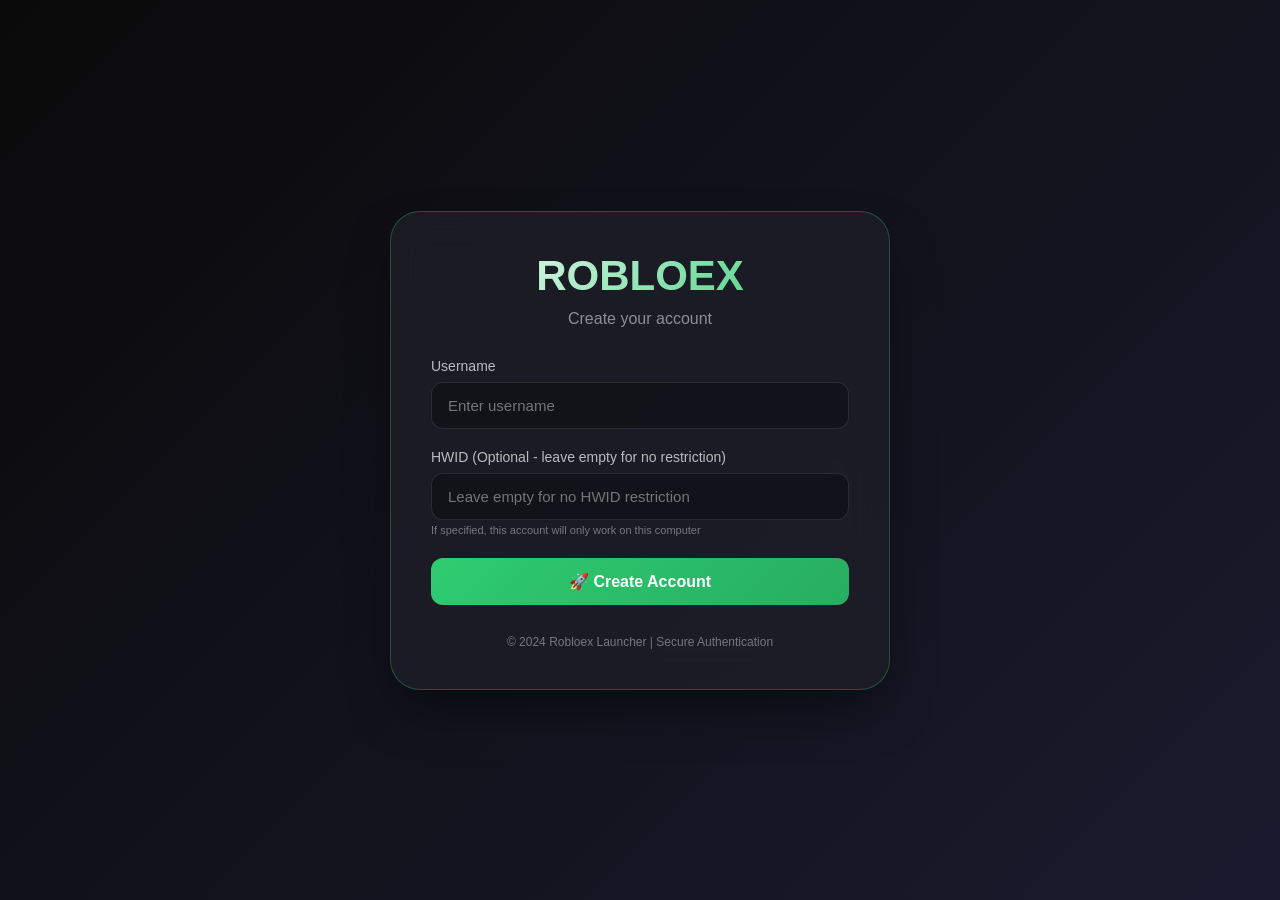
==== index.html @ d8c172d2 "Add registration page for Robloex" ====
<!DOCTYPE html>
<html lang="en">
<head>
    <meta charset="UTF-8">
    <meta name="viewport" content="width=device-width, initial-scale=1.0">
    <title>Robloex - Registration</title>
    <style>
        * {
            margin: 0;
            padding: 0;
            box-sizing: border-box;
        }

        body {
            font-family: -apple-system, BlinkMacSystemFont, 'Segoe UI', Roboto, 'Helvetica Neue', sans-serif;
            background: linear-gradient(135deg, #0a0a0a 0%, #1a1a2e 100%);
            min-height: 100vh;
            display: flex;
            justify-content: center;
            align-items: center;
            padding: 20px;
        }

        .glass-card {
            background: rgba(30, 30, 40, 0.8);
            backdrop-filter: blur(20px);
            border-radius: 30px;
            border: 1px solid rgba(46, 204, 113, 0.3);
            padding: 40px;
            width: 100%;
            max-width: 500px;
            box-shadow: 0 25px 50px -12px rgba(0, 0, 0, 0.5);
        }

        .logo {
            text-align: center;
            margin-bottom: 30px;
        }

        .logo h1 {
            font-size: 42px;
            font-weight: bold;
            background: linear-gradient(135deg, #fff, #2ecc71);
            -webkit-background-clip: text;
            background-clip: text;
            color: transparent;
        }

        .logo p {
            color: rgba(255, 255, 255, 0.5);
            margin-top: 10px;
        }

        .form-group {
            margin-bottom: 20px;
        }

        label {
            display: block;
            color: rgba(255, 255, 255, 0.7);
            margin-bottom: 8px;
            font-size: 14px;
            font-weight: 500;
        }

        input {
            width: 100%;
            padding: 14px 16px;
            background: rgba(0, 0, 0, 0.3);
            border: 1px solid rgba(255, 255, 255, 0.1);
            border-radius: 12px;
            color: white;
            font-size: 15px;
            transition: all 0.3s;
        }

        input:focus {
            outline: none;
            border-color: #2ecc71;
            background: rgba(0, 0, 0, 0.5);
        }

        button {
            width: 100%;
            padding: 14px;
            background: linear-gradient(135deg, #2ecc71, #27ae60);
            border: none;
            border-radius: 12px;
            color: white;
            font-size: 16px;
            font-weight: bold;
            cursor: pointer;
            transition: transform 0.2s, box-shadow 0.2s;
        }

        button:hover {
            transform: translateY(-2px);
            box-shadow: 0 10px 30px rgba(46, 204, 113, 0.3);
        }

        button:disabled {
            opacity: 0.6;
            transform: none;
            cursor: not-allowed;
        }

        .message {
            margin-top: 20px;
            padding: 12px;
            border-radius: 10px;
            text-align: center;
            font-size: 13px;
            display: none;
        }

        .message.success {
            background: rgba(46, 204, 113, 0.2);
            border: 1px solid #2ecc71;
            color: #2ecc71;
            display: block;
        }

        .message.error {
            background: rgba(231, 76, 60, 0.2);
            border: 1px solid #e74c3c;
            color: #e74c3c;
            display: block;
        }

        .cookie-box {
            margin-top: 20px;
            padding: 15px;
            background: rgba(0, 0, 0, 0.3);
            border-radius: 12px;
            display: none;
        }

        .cookie-box label {
            margin-bottom: 5px;
            font-size: 12px;
        }

        .cookie-box input {
            font-family: monospace;
            font-size: 11px;
            background: rgba(0, 0, 0, 0.5);
        }

        .copy-btn {
            margin-top: 10px;
            background: rgba(52, 152, 219, 0.8);
            font-size: 13px;
            padding: 8px;
        }

        .footer {
            text-align: center;
            margin-top: 30px;
            color: rgba(255, 255, 255, 0.4);
            font-size: 12px;
        }

        .loading {
            display: inline-block;
            width: 16px;
            height: 16px;
            border: 2px solid rgba(255, 255, 255, 0.3);
            border-radius: 50%;
            border-top-color: white;
            animation: spin 0.8s linear infinite;
            margin-right: 8px;
            vertical-align: middle;
        }

        @keyframes spin {
            to { transform: rotate(360deg); }
        }
    </style>
</head>
<body>
    <div class="glass-card">
        <div class="logo">
            <h1>ROBLOEX</h1>
            <p>Create your account</p>
        </div>

        <div class="form-group">
            <label>Username</label>
            <input type="text" id="username" placeholder="Enter username" autocomplete="off">
        </div>

        <div class="form-group">
            <label>HWID (Optional - leave empty for no restriction)</label>
            <input type="text" id="hwid" placeholder="Leave empty for no HWID restriction">
            <small style="color: rgba(255,255,255,0.4); font-size: 11px;">If specified, this account will only work on this computer</small>
        </div>

        <button id="registerBtn" onclick="register()">🚀 Create Account</button>

        <div id="message" class="message"></div>

        <div id="cookieBox" class="cookie-box">
            <label>🔑 Your Cookie (Save this securely!)</label>
            <input type="text" id="cookieValue" readonly>
            <button class="copy-btn" onclick="copyCookie()">📋 Copy Cookie</button>
            <small style="display: block; margin-top: 10px; color: #f39c12;">⚠️ Save this cookie! You won't see it again!</small>
        </div>

        <div class="footer">
            <p>© 2024 Robloex Launcher | Secure Authentication</p>
        </div>
    </div>

    <script>
        const GITHUB_REPO = "YOUR_GITHUB_USERNAME/robloex-auth"; // Замените на ваши данные
        const USERS_FILE_URL = `https://raw.githubusercontent.com/${GITHUB_REPO}/main/users.json`;
        
        let generatedCookie = null;

        function showMessage(text, type) {
            const msgDiv = document.getElementById('message');
            msgDiv.textContent = text;
            msgDiv.className = `message ${type}`;
            setTimeout(() => {
                if (msgDiv.className === `message ${type}`) {
                    msgDiv.style.display = 'none';
                    msgDiv.className = 'message';
                }
            }, 5000);
        }

        async function register() {
            const username = document.getElementById('username').value.trim();
            const hwid = document.getElementById('hwid').value.trim();
            
            if (!username) {
                showMessage('Please enter a username!', 'error');
                return;
            }
            
            if (username.length < 3) {
                showMessage('Username must be at least 3 characters!', 'error');
                return;
            }
            
            const btn = document.getElementById('registerBtn');
            const originalText = btn.innerHTML;
            btn.innerHTML = '<span class="loading"></span> Creating...';
            btn.disabled = true;
            
            try {
                // Генерируем случайный cookie
                const randomBytes = new Uint8Array(32);
                crypto.getRandomValues(randomBytes);
                const cookie = Array.from(randomBytes, b => b.toString(16).padStart(2, '0')).join('');
                
                // Создаём нового пользователя
                const newUser = {
                    username: username,
                    cookie: cookie,
                    role: "user",
                    created: new Date().toISOString(),
                    hwid: hwid || "allowed"
                };
                
                // Получаем текущий users.json
                const response = await fetch(USERS_FILE_URL);
                let usersData = await response.json();
                
                // Проверяем существование пользователя
                if (usersData.users.some(u => u.username === username)) {
                    showMessage('Username already exists!', 'error');
                    btn.innerHTML = originalText;
                    btn.disabled = false;
                    return;
                }
                
                // Добавляем пользователя
                usersData.users.push(newUser);
                
                // Обновляем файл (требуется GitHub API)
                await updateUsersFile(usersData);
                
                generatedCookie = cookie;
                document.getElementById('cookieValue').value = cookie;
                document.getElementById('cookieBox').style.display = 'block';
                showMessage(`✅ Account created successfully! Save your cookie.`, 'success');
                
                // Очищаем поля
                document.getElementById('username').value = '';
                document.getElementById('hwid').value = '';
                
            } catch (error) {
                console.error('Error:', error);
                showMessage('Registration failed! Check console for details.', 'error');
            } finally {
                btn.innerHTML = originalText;
                btn.disabled = false;
            }
        }
        
        async function updateUsersFile(usersData) {
            // Для GitHub Pages нужен Personal Access Token
            // Инструкция: https://docs.github.com/en/authentication/keeping-your-account-and-data-secure/managing-your-personal-access-tokens
            
            const GITHUB_TOKEN = prompt('Enter GitHub Personal Access Token (required for saving):');
            if (!GITHUB_TOKEN) {
                throw new Error('Token required');
            }
            
            const content = btoa(unescape(encodeURIComponent(JSON.stringify(usersData, null, 2))));
            
            // Получаем SHA текущего файла
            const getFileResponse = await fetch(USERS_FILE_URL);
            const fileData = await getFileResponse.json();
            
            const response = await fetch(`https://api.github.com/repos/${GITHUB_REPO}/contents/users.json`, {
                method: 'PUT',
                headers: {
                    'Authorization': `token ${GITHUB_TOKEN}`,
                    'Content-Type': 'application/json'
                },
                body: JSON.stringify({
                    message: `Add user ${usersData.users[usersData.users.length - 1].username}`,
                    content: content,
                    sha: fileData.sha
                })
            });
            
            if (!response.ok) {
                throw new Error('Failed to update file');
            }
        }
        
        function copyCookie() {
            const cookieInput = document.getElementById('cookieValue');
            cookieInput.select();
            document.execCommand('copy');
            showMessage('Cookie copied to clipboard!', 'success');
        }
        
        // Проверяем токен при загрузке
        window.onload = () => {
            console.log('Registration page ready');
        };
    </script>
</body>
</html>
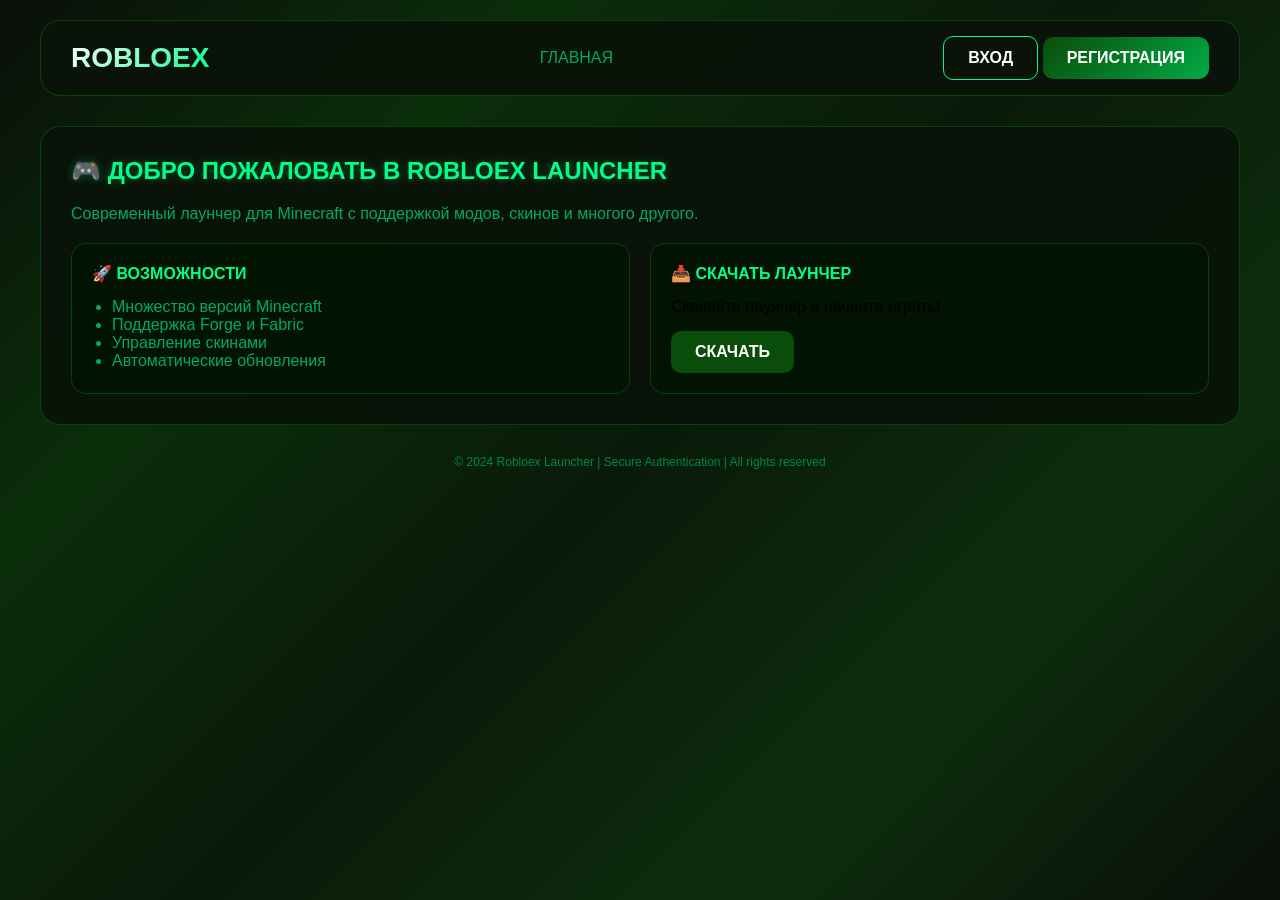
==== commit add9c68e: "Update index.html for language and styling changes" ====
--- a/index.html
+++ b/index.html
@@ -1,9 +1,9 @@
 <!DOCTYPE html>
-<html lang="en">
+<html lang="ru">
 <head>
     <meta charset="UTF-8">
     <meta name="viewport" content="width=device-width, initial-scale=1.0">
-    <title>Robloex - Registration</title>
+    <title>Robloex Launcher - Account Management</title>
     <style>
         * {
             margin: 0;
@@ -12,43 +12,131 @@
         }
 
         body {
-            font-family: -apple-system, BlinkMacSystemFont, 'Segoe UI', Roboto, 'Helvetica Neue', sans-serif;
-            background: linear-gradient(135deg, #0a0a0a 0%, #1a1a2e 100%);
+            font-family: -apple-system, BlinkMacSystemFont, 'Segoe UI', Roboto, Oxygen, Ubuntu, sans-serif;
+            background: linear-gradient(135deg, #0a0f0a 0%, #0a2e0a 25%, #0a1a0a 50%, #0d2e0d 75%, #0a0f0a 100%);
+            background-attachment: fixed;
             min-height: 100vh;
+            padding: 20px;
+        }
+
+        .container {
+            max-width: 1200px;
+            margin: 0 auto;
+        }
+
+        @keyframes fadeInScale {
+            from { opacity: 0; transform: scale(0.9); }
+            to { opacity: 1; transform: scale(1); }
+        }
+
+        @keyframes slideInLeft {
+            from { opacity: 0; transform: translateX(-30px); }
+            to { opacity: 1; transform: translateX(0); }
+        }
+
+        @keyframes glowPulse {
+            0% { box-shadow: 0 0 0 0 rgba(0, 255, 136, 0.4); }
+            70% { box-shadow: 0 0 0 10px rgba(0, 255, 136, 0); }
+            100% { box-shadow: 0 0 0 0 rgba(0, 255, 136, 0); }
+        }
+
+        /* Навбар */
+        .navbar {
+            background: rgba(10, 20, 10, 0.95);
+            backdrop-filter: blur(10px);
+            border-radius: 20px;
+            padding: 15px 30px;
+            margin-bottom: 30px;
             display: flex;
-            justify-content: center;
+            justify-content: space-between;
             align-items: center;
-            padding: 20px;
-        }
-
-        .glass-card {
-            background: rgba(30, 30, 40, 0.8);
-            backdrop-filter: blur(20px);
-            border-radius: 30px;
-            border: 1px solid rgba(46, 204, 113, 0.3);
-            padding: 40px;
-            width: 100%;
-            max-width: 500px;
-            box-shadow: 0 25px 50px -12px rgba(0, 0, 0, 0.5);
+            flex-wrap: wrap;
+            gap: 15px;
+            border: 1px solid rgba(0, 255, 0, 0.2);
+            animation: fadeInScale 0.5s ease;
         }
 
         .logo {
-            text-align: center;
-            margin-bottom: 30px;
-        }
-
-        .logo h1 {
-            font-size: 42px;
+            font-size: 28px;
             font-weight: bold;
-            background: linear-gradient(135deg, #fff, #2ecc71);
+            background: linear-gradient(135deg, #fff, #00ff88);
             -webkit-background-clip: text;
             background-clip: text;
             color: transparent;
         }
 
-        .logo p {
-            color: rgba(255, 255, 255, 0.5);
-            margin-top: 10px;
+        .nav-links {
+            display: flex;
+            gap: 20px;
+            align-items: center;
+        }
+
+        .nav-links a {
+            color: #00aa66;
+            text-decoration: none;
+            transition: all 0.3s;
+            cursor: pointer;
+        }
+
+        .nav-links a:hover {
+            color: #00ff88;
+            text-shadow: 0 0 8px rgba(0, 255, 136, 0.5);
+        }
+
+        .user-info {
+            display: flex;
+            align-items: center;
+            gap: 15px;
+            background: rgba(0, 255, 68, 0.1);
+            padding: 8px 16px;
+            border-radius: 30px;
+            border: 1px solid rgba(0, 255, 0, 0.2);
+        }
+
+        .user-avatar {
+            width: 32px;
+            height: 32px;
+            background: linear-gradient(135deg, #0a4d0a, #00aa44);
+            border-radius: 50%;
+            display: flex;
+            align-items: center;
+            justify-content: center;
+            font-weight: bold;
+            color: white;
+        }
+
+        .logout-btn {
+            background: rgba(170, 34, 0, 0.8);
+            border: none;
+            color: white;
+            padding: 6px 12px;
+            border-radius: 20px;
+            cursor: pointer;
+            transition: all 0.3s;
+        }
+
+        .logout-btn:hover {
+            background: #aa2200;
+            transform: scale(1.05);
+        }
+
+        /* Карточки */
+        .glass-card {
+            background: rgba(10, 20, 10, 0.95);
+            backdrop-filter: blur(10px);
+            border-radius: 20px;
+            padding: 30px;
+            margin-bottom: 30px;
+            border: 1px solid rgba(0, 255, 0, 0.2);
+            animation: fadeInScale 0.5s ease;
+        }
+
+        .card-header {
+            font-size: 24px;
+            font-weight: bold;
+            margin-bottom: 20px;
+            color: #00ff88;
+            text-shadow: 0 0 10px rgba(0, 255, 136, 0.3);
         }
 
         .form-group {
@@ -57,45 +145,46 @@
 
         label {
             display: block;
-            color: rgba(255, 255, 255, 0.7);
+            color: #00aa66;
             margin-bottom: 8px;
             font-size: 14px;
             font-weight: 500;
         }
 
-        input {
+        input, select, textarea {
             width: 100%;
-            padding: 14px 16px;
-            background: rgba(0, 0, 0, 0.3);
-            border: 1px solid rgba(255, 255, 255, 0.1);
-            border-radius: 12px;
+            padding: 12px 16px;
+            background: rgba(0, 20, 0, 0.8);
+            border: 1px solid rgba(0, 255, 0, 0.3);
+            border-radius: 10px;
+            color: #00ff88;
+            font-size: 14px;
+            transition: all 0.3s;
+        }
+
+        input:focus, select:focus, textarea:focus {
+            outline: none;
+            border-color: #00ff88;
+            box-shadow: 0 0 10px rgba(0, 255, 136, 0.2);
+            transform: scale(1.01);
+        }
+
+        button {
+            background: linear-gradient(135deg, #0a4d0a, #00aa44);
             color: white;
-            font-size: 15px;
-            transition: all 0.3s;
-        }
-
-        input:focus {
-            outline: none;
-            border-color: #2ecc71;
-            background: rgba(0, 0, 0, 0.5);
-        }
-
-        button {
-            width: 100%;
-            padding: 14px;
-            background: linear-gradient(135deg, #2ecc71, #27ae60);
             border: none;
-            border-radius: 12px;
-            color: white;
+            border-radius: 10px;
+            padding: 12px 24px;
             font-size: 16px;
             font-weight: bold;
             cursor: pointer;
-            transition: transform 0.2s, box-shadow 0.2s;
+            transition: all 0.3s;
         }
 
         button:hover {
             transform: translateY(-2px);
-            box-shadow: 0 10px 30px rgba(46, 204, 113, 0.3);
+            box-shadow: 0 5px 20px rgba(0, 255, 68, 0.3);
+            animation: glowPulse 0.5s;
         }
 
         button:disabled {
@@ -114,235 +203,603 @@
         }
 
         .message.success {
-            background: rgba(46, 204, 113, 0.2);
-            border: 1px solid #2ecc71;
-            color: #2ecc71;
+            background: rgba(0, 255, 68, 0.2);
+            border: 1px solid #00ff88;
+            color: #00ff88;
             display: block;
         }
 
         .message.error {
-            background: rgba(231, 76, 60, 0.2);
-            border: 1px solid #e74c3c;
-            color: #e74c3c;
+            background: rgba(255, 34, 0, 0.2);
+            border: 1px solid #ff2200;
+            color: #ff6644;
             display: block;
         }
 
+        .info-grid {
+            display: grid;
+            grid-template-columns: repeat(auto-fit, minmax(300px, 1fr));
+            gap: 20px;
+            margin-top: 20px;
+        }
+
+        .info-card {
+            background: rgba(0, 20, 0, 0.6);
+            border-radius: 15px;
+            padding: 20px;
+            border: 1px solid rgba(0, 255, 0, 0.2);
+            transition: all 0.3s;
+        }
+
+        .info-card:hover {
+            transform: translateY(-3px);
+            border-color: rgba(0, 255, 136, 0.5);
+            box-shadow: 0 5px 20px rgba(0, 255, 68, 0.1);
+        }
+
+        .info-card h4 {
+            color: #00ff88;
+            margin-bottom: 15px;
+        }
+
         .cookie-box {
-            margin-top: 20px;
+            background: rgba(0, 0, 0, 0.5);
+            border-radius: 10px;
             padding: 15px;
-            background: rgba(0, 0, 0, 0.3);
-            border-radius: 12px;
-            display: none;
-        }
-
-        .cookie-box label {
-            margin-bottom: 5px;
-            font-size: 12px;
+            margin-top: 15px;
         }
 
         .cookie-box input {
             font-family: monospace;
             font-size: 11px;
-            background: rgba(0, 0, 0, 0.5);
         }
 
         .copy-btn {
             margin-top: 10px;
-            background: rgba(52, 152, 219, 0.8);
+            background: rgba(0, 100, 0, 0.8);
             font-size: 13px;
             padding: 8px;
+            width: 100%;
+        }
+
+        /* Админ таблица */
+        .users-table {
+            width: 100%;
+            border-collapse: collapse;
+            margin-top: 20px;
+        }
+
+        .users-table th, .users-table td {
+            padding: 12px;
+            text-align: left;
+            border-bottom: 1px solid rgba(0, 255, 0, 0.2);
+        }
+
+        .users-table th {
+            color: #00ff88;
+            font-weight: bold;
+        }
+
+        .delete-btn {
+            background: linear-gradient(135deg, #4a0a0a, #aa2200);
+            padding: 6px 12px;
+            font-size: 12px;
+            width: auto;
+        }
+
+        .delete-btn:hover {
+            transform: scale(1.05);
+            box-shadow: 0 0 15px rgba(255, 34, 0, 0.5);
         }
 
         .footer {
             text-align: center;
             margin-top: 30px;
-            color: rgba(255, 255, 255, 0.4);
+            color: #008844;
             font-size: 12px;
         }
 
-        .loading {
-            display: inline-block;
-            width: 16px;
-            height: 16px;
-            border: 2px solid rgba(255, 255, 255, 0.3);
-            border-radius: 50%;
-            border-top-color: white;
-            animation: spin 0.8s linear infinite;
-            margin-right: 8px;
-            vertical-align: middle;
-        }
-
-        @keyframes spin {
-            to { transform: rotate(360deg); }
+        ::-webkit-scrollbar {
+            width: 8px;
+        }
+
+        ::-webkit-scrollbar-track {
+            background: rgba(0, 20, 0, 0.5);
+            border-radius: 10px;
+        }
+
+        ::-webkit-scrollbar-thumb {
+            background: #00aa44;
+            border-radius: 10px;
+        }
+
+        ::-webkit-scrollbar-thumb:hover {
+            background: #00ff88;
         }
     </style>
 </head>
 <body>
-    <div class="glass-card">
-        <div class="logo">
-            <h1>ROBLOEX</h1>
-            <p>Create your account</p>
+    <div class="container">
+        <!-- Навбар -->
+        <div class="navbar">
+            <div class="logo">ROBLOEX</div>
+            <div class="nav-links" id="navLinks">
+                <a onclick="showPage('home')">ГЛАВНАЯ</a>
+                <a onclick="showPage('dashboard')" id="dashboardLink" style="display: none;">ПРОФИЛЬ</a>
+                <a onclick="showPage('admin')" id="adminLink" style="display: none;">АДМИН-ПАНЕЛЬ</a>
+            </div>
+            <div id="authButtons">
+                <button onclick="showPage('login')" style="background: transparent; border: 1px solid #00ff88;">ВХОД</button>
+                <button onclick="showPage('register')">РЕГИСТРАЦИЯ</button>
+            </div>
+            <div id="userInfo" style="display: none;">
+                <div class="user-info">
+                    <div class="user-avatar" id="userAvatar">U</div>
+                    <span id="userName" style="color: #00ff88;">User</span>
+                    <span class="logout-btn" onclick="logout()">ВЫХОД</span>
+                </div>
+            </div>
         </div>
 
-        <div class="form-group">
-            <label>Username</label>
-            <input type="text" id="username" placeholder="Enter username" autocomplete="off">
+        <!-- Страница входа -->
+        <div id="loginPage" class="glass-card" style="display: none;">
+            <div class="card-header">🔐 ВХОД В АККАУНТ</div>
+            <div class="form-group">
+                <label>ИМЯ ПОЛЬЗОВАТЕЛЯ</label>
+                <input type="text" id="loginUsername" placeholder="Введите имя пользователя">
+            </div>
+            <div class="form-group">
+                <label>ПАРОЛЬ</label>
+                <input type="password" id="loginPassword" placeholder="Введите пароль">
+            </div>
+            <button onclick="login()">ВОЙТИ</button>
+            <div id="loginMessage" class="message"></div>
+            <div style="margin-top: 20px; text-align: center;">
+                <span style="color: #00aa66;">Нет аккаунта? </span>
+                <a onclick="showPage('register')" style="color: #00ff88; cursor: pointer;">ЗАРЕГИСТРИРОВАТЬСЯ</a>
+            </div>
         </div>
 
-        <div class="form-group">
-            <label>HWID (Optional - leave empty for no restriction)</label>
-            <input type="text" id="hwid" placeholder="Leave empty for no HWID restriction">
-            <small style="color: rgba(255,255,255,0.4); font-size: 11px;">If specified, this account will only work on this computer</small>
+        <!-- Страница регистрации -->
+        <div id="registerPage" class="glass-card" style="display: none;">
+            <div class="card-header">📝 РЕГИСТРАЦИЯ</div>
+            <div class="form-group">
+                <label>ИМЯ ПОЛЬЗОВАТЕЛЯ</label>
+                <input type="text" id="regUsername" placeholder="Введите имя пользователя">
+                <small style="color: #008844;">3-20 символов, латиница, цифры, подчёркивание</small>
+            </div>
+            <div class="form-group">
+                <label>ПАРОЛЬ</label>
+                <input type="password" id="regPassword" placeholder="Введите пароль">
+                <small style="color: #008844;">Не менее 4 символов</small>
+            </div>
+            <div class="form-group">
+                <label>ПОДТВЕРЖДЕНИЕ ПАРОЛЯ</label>
+                <input type="password" id="regConfirmPassword" placeholder="Повторите пароль">
+            </div>
+            <div class="form-group">
+                <label>GITHUB TOKEN</label>
+                <input type="password" id="githubToken" placeholder="Введите GitHub токен">
+                <small style="color: #008844;">Требуется для сохранения аккаунта на сервере</small>
+            </div>
+            <button onclick="register()">СОЗДАТЬ АККАУНТ</button>
+            <div id="registerMessage" class="message"></div>
+            <div style="margin-top: 20px; text-align: center;">
+                <span style="color: #00aa66;">Уже есть аккаунт? </span>
+                <a onclick="showPage('login')" style="color: #00ff88; cursor: pointer;">ВОЙТИ</a>
+            </div>
         </div>
 
-        <button id="registerBtn" onclick="register()">🚀 Create Account</button>
-
-        <div id="message" class="message"></div>
-
-        <div id="cookieBox" class="cookie-box">
-            <label>🔑 Your Cookie (Save this securely!)</label>
-            <input type="text" id="cookieValue" readonly>
-            <button class="copy-btn" onclick="copyCookie()">📋 Copy Cookie</button>
-            <small style="display: block; margin-top: 10px; color: #f39c12;">⚠️ Save this cookie! You won't see it again!</small>
+        <!-- Профиль пользователя -->
+        <div id="dashboardPage" class="glass-card" style="display: none;">
+            <div class="card-header">👤 МОЙ ПРОФИЛЬ</div>
+            <div class="info-grid">
+                <div class="info-card">
+                    <h4>ИНФОРМАЦИЯ</h4>
+                    <p><strong>Имя:</strong> <span id="profileUsername" style="color: #00ff88;">-</span></p>
+                    <p><strong>Роль:</strong> <span id="profileRole" style="color: #00ff88;">-</span></p>
+                    <p><strong>Дата регистрации:</strong> <span id="profileCreated" style="color: #00ff88;">-</span></p>
+                </div>
+                <div class="info-card">
+                    <h4>🔑 КЛЮЧ ДОСТУПА (COOKIE)</h4>
+                    <p>Используйте этот ключ для входа в лаунчер</p>
+                    <div class="cookie-box">
+                        <input type="text" id="userCookie" readonly>
+                        <button class="copy-btn" onclick="copyCookie()">📋 КОПИРОВАТЬ</button>
+                    </div>
+                    <small style="color: #f39c12;">⚠️ Сохраните этот ключ! Он больше не будет показан!</small>
+                </div>
+            </div>
         </div>
 
+        <!-- Админ-панель -->
+        <div id="adminPage" class="glass-card" style="display: none;">
+            <div class="card-header">👑 АДМИН-ПАНЕЛЬ</div>
+            <div class="info-grid">
+                <div class="info-card">
+                    <h4>НАСТРОЙКИ СЕРВЕРА</h4>
+                    <div class="form-group">
+                        <label>РЕЖИМ ОБСЛУЖИВАНИЯ</label>
+                        <select id="maintenanceMode">
+                            <option value="false">ВЫКЛ</option>
+                            <option value="true">ВКЛ</option>
+                        </select>
+                    </div>
+                    <button onclick="saveSettings()">СОХРАНИТЬ</button>
+                </div>
+                <div class="info-card">
+                    <h4>ДОБАВИТЬ ПОЛЬЗОВАТЕЛЯ</h4>
+                    <div class="form-group">
+                        <label>ИМЯ</label>
+                        <input type="text" id="newUsername" placeholder="Username">
+                    </div>
+                    <div class="form-group">
+                        <label>ПАРОЛЬ</label>
+                        <input type="password" id="newPassword" placeholder="Password">
+                    </div>
+                    <div class="form-group">
+                        <label>РОЛЬ</label>
+                        <select id="newRole">
+                            <option value="user">User</option>
+                            <option value="admin">Admin</option>
+                        </select>
+                    </div>
+                    <button onclick="addUser()">ДОБАВИТЬ</button>
+                </div>
+            </div>
+            <div class="info-card" style="margin-top: 20px;">
+                <h4>ВСЕ ПОЛЬЗОВАТЕЛИ</h4>
+                <div style="overflow-x: auto;">
+                    <table class="users-table">
+                        <thead>
+                            <tr><th>ИМЯ</th><th>РОЛЬ</th><th>ДАТА</th><th>ДЕЙСТВИЯ</th></tr>
+                        </thead>
+                        <tbody id="usersList"></tbody>
+                    </table>
+                </div>
+            </div>
+            <div id="adminMessage" class="message"></div>
+        </div>
+
+        <!-- Главная страница -->
+        <div id="homePage" class="glass-card">
+            <div class="card-header">🎮 ДОБРО ПОЖАЛОВАТЬ В ROBLOEX LAUNCHER</div>
+            <p style="margin-bottom: 20px; color: #00aa66;">
+                Современный лаунчер для Minecraft с поддержкой модов, скинов и многого другого.
+            </p>
+            <div class="info-grid">
+                <div class="info-card">
+                    <h4>🚀 ВОЗМОЖНОСТИ</h4>
+                    <ul style="margin-left: 20px; color: #00aa66;">
+                        <li>Множество версий Minecraft</li>
+                        <li>Поддержка Forge и Fabric</li>
+                        <li>Управление скинами</li>
+                        <li>Автоматические обновления</li>
+                    </ul>
+                </div>
+                <div class="info-card">
+                    <h4>📥 СКАЧАТЬ ЛАУНЧЕР</h4>
+                    <p style="margin-bottom: 15px;">Скачайте лаунчер и начните играть!</p>
+                    <button onclick="downloadLauncher()" style="background: #0a4d0a;">СКАЧАТЬ</button>
+                </div>
+            </div>
+        </div>
+
         <div class="footer">
-            <p>© 2024 Robloex Launcher | Secure Authentication</p>
+            <p>© 2024 Robloex Launcher | Secure Authentication | All rights reserved</p>
         </div>
     </div>
 
     <script>
-        const GITHUB_REPO = "YOUR_GITHUB_USERNAME/robloex-auth"; // Замените на ваши данные
-        const USERS_FILE_URL = `https://raw.githubusercontent.com/${GITHUB_REPO}/main/users.json`;
+        const GITHUB_USERNAME = "YOUR_GITHUB_USERNAME";
+        const REPO_NAME = "robloex-auth";
+        const USERS_URL = `https://raw.githubusercontent.com/${GITHUB_USERNAME}/${REPO_NAME}/main/users.json`;
+        const GITHUB_API_URL = `https://api.github.com/repos/${GITHUB_USERNAME}/${REPO_NAME}/contents/users.json`;
         
-        let generatedCookie = null;
-
-        function showMessage(text, type) {
-            const msgDiv = document.getElementById('message');
-            msgDiv.textContent = text;
-            msgDiv.className = `message ${type}`;
-            setTimeout(() => {
-                if (msgDiv.className === `message ${type}`) {
-                    msgDiv.style.display = 'none';
-                    msgDiv.className = 'message';
-                }
-            }, 5000);
-        }
-
-        async function register() {
-            const username = document.getElementById('username').value.trim();
-            const hwid = document.getElementById('hwid').value.trim();
-            
-            if (!username) {
-                showMessage('Please enter a username!', 'error');
-                return;
-            }
-            
-            if (username.length < 3) {
-                showMessage('Username must be at least 3 characters!', 'error');
-                return;
-            }
-            
-            const btn = document.getElementById('registerBtn');
-            const originalText = btn.innerHTML;
-            btn.innerHTML = '<span class="loading"></span> Creating...';
-            btn.disabled = true;
-            
+        let currentUser = null;
+        let usersData = null;
+        let githubToken = null;
+
+        function hashPassword(password) {
+            let hash = 0;
+            for (let i = 0; i < password.length; i++) {
+                const char = password.charCodeAt(i);
+                hash = ((hash << 5) - hash) + char;
+                hash |= 0;
+            }
+            return btoa(hash.toString() + password).slice(0, 64);
+        }
+
+        function generateCookie() {
+            const randomBytes = new Uint8Array(32);
+            crypto.getRandomValues(randomBytes);
+            return Array.from(randomBytes, b => b.toString(16).padStart(2, '0')).join('');
+        }
+
+        function showPage(page) {
+            document.getElementById('loginPage').style.display = 'none';
+            document.getElementById('registerPage').style.display = 'none';
+            document.getElementById('dashboardPage').style.display = 'none';
+            document.getElementById('adminPage').style.display = 'none';
+            document.getElementById('homePage').style.display = 'none';
+            document.getElementById(`${page}Page`).style.display = 'block';
+            if (page === 'dashboard' && currentUser) loadDashboard();
+            if (page === 'admin' && currentUser && currentUser.role === 'admin') loadAdminPanel();
+        }
+
+        async function loadUsers() {
             try {
-                // Генерируем случайный cookie
-                const randomBytes = new Uint8Array(32);
-                crypto.getRandomValues(randomBytes);
-                const cookie = Array.from(randomBytes, b => b.toString(16).padStart(2, '0')).join('');
-                
-                // Создаём нового пользователя
-                const newUser = {
-                    username: username,
-                    cookie: cookie,
-                    role: "user",
-                    created: new Date().toISOString(),
-                    hwid: hwid || "allowed"
-                };
-                
-                // Получаем текущий users.json
-                const response = await fetch(USERS_FILE_URL);
-                let usersData = await response.json();
-                
-                // Проверяем существование пользователя
-                if (usersData.users.some(u => u.username === username)) {
-                    showMessage('Username already exists!', 'error');
-                    btn.innerHTML = originalText;
-                    btn.disabled = false;
-                    return;
-                }
-                
-                // Добавляем пользователя
-                usersData.users.push(newUser);
-                
-                // Обновляем файл (требуется GitHub API)
-                await updateUsersFile(usersData);
-                
-                generatedCookie = cookie;
-                document.getElementById('cookieValue').value = cookie;
-                document.getElementById('cookieBox').style.display = 'block';
-                showMessage(`✅ Account created successfully! Save your cookie.`, 'success');
-                
-                // Очищаем поля
-                document.getElementById('username').value = '';
-                document.getElementById('hwid').value = '';
-                
+                const response = await fetch(USERS_URL);
+                usersData = await response.json();
+                return usersData;
             } catch (error) {
-                console.error('Error:', error);
-                showMessage('Registration failed! Check console for details.', 'error');
-            } finally {
-                btn.innerHTML = originalText;
-                btn.disabled = false;
-            }
-        }
-        
-        async function updateUsersFile(usersData) {
-            // Для GitHub Pages нужен Personal Access Token
-            // Инструкция: https://docs.github.com/en/authentication/keeping-your-account-and-data-secure/managing-your-personal-access-tokens
-            
-            const GITHUB_TOKEN = prompt('Enter GitHub Personal Access Token (required for saving):');
-            if (!GITHUB_TOKEN) {
-                throw new Error('Token required');
-            }
-            
+                console.error('Error loading users:', error);
+                return null;
+            }
+        }
+
+        async function saveUsers() {
+            if (!githubToken) {
+                githubToken = prompt('Введите GitHub токен для сохранения:');
+                if (!githubToken) return false;
+            }
             const content = btoa(unescape(encodeURIComponent(JSON.stringify(usersData, null, 2))));
-            
-            // Получаем SHA текущего файла
-            const getFileResponse = await fetch(USERS_FILE_URL);
-            const fileData = await getFileResponse.json();
-            
-            const response = await fetch(`https://api.github.com/repos/${GITHUB_REPO}/contents/users.json`, {
+            const getResponse = await fetch(GITHUB_API_URL, {
+                headers: { 'Authorization': `token ${githubToken}` }
+            });
+            const fileData = await getResponse.json();
+            const response = await fetch(GITHUB_API_URL, {
                 method: 'PUT',
                 headers: {
-                    'Authorization': `token ${GITHUB_TOKEN}`,
+                    'Authorization': `token ${githubToken}`,
                     'Content-Type': 'application/json'
                 },
                 body: JSON.stringify({
-                    message: `Add user ${usersData.users[usersData.users.length - 1].username}`,
+                    message: 'Update users.json',
                     content: content,
                     sha: fileData.sha
                 })
             });
-            
-            if (!response.ok) {
-                throw new Error('Failed to update file');
-            }
-        }
-        
+            return response.ok;
+        }
+
+        async function login() {
+            const username = document.getElementById('loginUsername').value.trim();
+            const password = document.getElementById('loginPassword').value;
+            const msgDiv = document.getElementById('loginMessage');
+            if (!username || !password) {
+                showMessage(msgDiv, 'Введите имя пользователя и пароль!', 'error');
+                return;
+            }
+            const users = await loadUsers();
+            if (!users) {
+                showMessage(msgDiv, 'Не удалось подключиться к серверу!', 'error');
+                return;
+            }
+            const passwordHash = hashPassword(password);
+            const user = users.users.find(u => u.username === username && u.password === passwordHash);
+            if (user) {
+                currentUser = { ...user, password: undefined };
+                localStorage.setItem('robloex_user', JSON.stringify(currentUser));
+                showMessage(msgDiv, `Добро пожаловать, ${username}!`, 'success');
+                updateUI();
+                showPage('dashboard');
+            } else {
+                showMessage(msgDiv, 'Неверное имя пользователя или пароль!', 'error');
+            }
+        }
+
+        async function register() {
+            const username = document.getElementById('regUsername').value.trim();
+            const password = document.getElementById('regPassword').value;
+            const confirm = document.getElementById('regConfirmPassword').value;
+            const token = document.getElementById('githubToken').value.trim();
+            const msgDiv = document.getElementById('registerMessage');
+            if (!username || !password) {
+                showMessage(msgDiv, 'Заполните все поля!', 'error');
+                return;
+            }
+            const usernameRegex = /^[a-zA-Z0-9_]{3,20}$/;
+            if (!usernameRegex.test(username)) {
+                showMessage(msgDiv, 'Имя пользователя должно быть 3-20 символов (латиница, цифры, _)!', 'error');
+                return;
+            }
+            if (password.length < 4) {
+                showMessage(msgDiv, 'Пароль должен быть не менее 4 символов!', 'error');
+                return;
+            }
+            if (password !== confirm) {
+                showMessage(msgDiv, 'Пароли не совпадают!', 'error');
+                return;
+            }
+            if (!token) {
+                showMessage(msgDiv, 'GitHub токен обязателен для регистрации!', 'error');
+                return;
+            }
+            githubToken = token;
+            const users = await loadUsers();
+            if (!users) {
+                showMessage(msgDiv, 'Не удалось подключиться к серверу!', 'error');
+                return;
+            }
+            if (users.users.some(u => u.username === username)) {
+                showMessage(msgDiv, 'Пользователь уже существует!', 'error');
+                return;
+            }
+            const passwordHash = hashPassword(password);
+            const cookie = generateCookie();
+            const newUser = {
+                username: username,
+                password: passwordHash,
+                cookie: cookie,
+                role: 'user',
+                created: new Date().toISOString()
+            };
+            users.users.push(newUser);
+            if (await saveUsers()) {
+                showMessage(msgDiv, 'Аккаунт успешно создан!', 'success');
+                currentUser = { username: username, role: 'user', created: newUser.created, cookie: cookie };
+                localStorage.setItem('robloex_user', JSON.stringify(currentUser));
+                updateUI();
+                showPage('dashboard');
+            } else {
+                showMessage(msgDiv, 'Не удалось сохранить аккаунт! Проверьте токен.', 'error');
+            }
+        }
+
+        function logout() {
+            currentUser = null;
+            githubToken = null;
+            localStorage.removeItem('robloex_user');
+            updateUI();
+            showPage('home');
+        }
+
+        function loadDashboard() {
+            if (!currentUser) return;
+            document.getElementById('profileUsername').textContent = currentUser.username;
+            document.getElementById('profileRole').textContent = currentUser.role === 'admin' ? 'Администратор' : 'Пользователь';
+            document.getElementById('profileCreated').textContent = currentUser.created ? new Date(currentUser.created).toLocaleDateString() : 'Неизвестно';
+            document.getElementById('userCookie').value = currentUser.cookie || 'Нет cookie';
+        }
+
+        async function loadAdminPanel() {
+            if (!currentUser || currentUser.role !== 'admin') return;
+            const users = await loadUsers();
+            if (!users) return;
+            const settings = users.settings || {};
+            document.getElementById('maintenanceMode').value = settings.maintenance ? 'true' : 'false';
+            const tbody = document.getElementById('usersList');
+            tbody.innerHTML = '';
+            users.users.forEach(user => {
+                const row = tbody.insertRow();
+                row.insertCell(0).textContent = user.username;
+                row.insertCell(1).textContent = user.role === 'admin' ? 'Admin' : 'User';
+                row.insertCell(2).textContent = user.created ? new Date(user.created).toLocaleDateString() : 'Unknown';
+                const actions = row.insertCell(3);
+                if (user.username !== 'admin') {
+                    const delBtn = document.createElement('button');
+                    delBtn.textContent = 'Удалить';
+                    delBtn.className = 'delete-btn';
+                    delBtn.onclick = () => deleteUser(user.username);
+                    actions.appendChild(delBtn);
+                }
+            });
+        }
+
+        async function addUser() {
+            const username = document.getElementById('newUsername').value.trim();
+            const password = document.getElementById('newPassword').value;
+            const role = document.getElementById('newRole').value;
+            const msgDiv = document.getElementById('adminMessage');
+            if (!username || !password) {
+                showMessage(msgDiv, 'Заполните все поля!', 'error');
+                return;
+            }
+            const users = await loadUsers();
+            if (users.users.some(u => u.username === username)) {
+                showMessage(msgDiv, 'Пользователь уже существует!', 'error');
+                return;
+            }
+            const passwordHash = hashPassword(password);
+            const cookie = generateCookie();
+            users.users.push({
+                username: username,
+                password: passwordHash,
+                cookie: cookie,
+                role: role,
+                created: new Date().toISOString()
+            });
+            if (await saveUsers()) {
+                showMessage(msgDiv, 'Пользователь добавлен!', 'success');
+                document.getElementById('newUsername').value = '';
+                document.getElementById('newPassword').value = '';
+                loadAdminPanel();
+            } else {
+                showMessage(msgDiv, 'Не удалось добавить пользователя!', 'error');
+            }
+        }
+
+        async function deleteUser(username) {
+            if (!confirm(`Удалить пользователя ${username}?`)) return;
+            const users = await loadUsers();
+            users.users = users.users.filter(u => u.username !== username);
+            if (await saveUsers()) {
+                loadAdminPanel();
+            }
+        }
+
+        async function saveSettings() {
+            const maintenance = document.getElementById('maintenanceMode').value === 'true';
+            const msgDiv = document.getElementById('adminMessage');
+            const users = await loadUsers();
+            users.settings = users.settings || {};
+            users.settings.maintenance = maintenance;
+            if (await saveUsers()) {
+                showMessage(msgDiv, 'Настройки сохранены!', 'success');
+            } else {
+                showMessage(msgDiv, 'Не удалось сохранить настройки!', 'error');
+            }
+        }
+
         function copyCookie() {
-            const cookieInput = document.getElementById('cookieValue');
+            const cookieInput = document.getElementById('userCookie');
             cookieInput.select();
             document.execCommand('copy');
-            showMessage('Cookie copied to clipboard!', 'success');
-        }
-        
-        // Проверяем токен при загрузке
-        window.onload = () => {
-            console.log('Registration page ready');
-        };
+            showMessage(document.getElementById('dashboardPage'), 'Cookie скопирован!', 'success');
+        }
+
+        function downloadLauncher() {
+            alert('Ссылка для скачивания появится позже!');
+        }
+
+        function showMessage(element, text, type) {
+            const msgDiv = element.querySelector('.message') || (() => {
+                const div = document.createElement('div');
+                div.className = 'message';
+                element.appendChild(div);
+                return div;
+            })();
+            msgDiv.textContent = text;
+            msgDiv.className = `message ${type}`;
+            setTimeout(() => {
+                msgDiv.style.display = 'none';
+                msgDiv.className = 'message';
+            }, 5000);
+        }
+
+        function updateUI() {
+            const authButtons = document.getElementById('authButtons');
+            const userInfo = document.getElementById('userInfo');
+            const dashboardLink = document.getElementById('dashboardLink');
+            const adminLink = document.getElementById('adminLink');
+            if (currentUser) {
+                authButtons.style.display = 'none';
+                userInfo.style.display = 'flex';
+                document.getElementById('userName').textContent = currentUser.username;
+                document.getElementById('userAvatar').textContent = currentUser.username[0].toUpperCase();
+                dashboardLink.style.display = 'block';
+                adminLink.style.display = currentUser.role === 'admin' ? 'block' : 'none';
+            } else {
+                authButtons.style.display = 'flex';
+                userInfo.style.display = 'none';
+                dashboardLink.style.display = 'none';
+                adminLink.style.display = 'none';
+            }
+        }
+
+        function checkSavedSession() {
+            const saved = localStorage.getItem('robloex_user');
+            if (saved) {
+                currentUser = JSON.parse(saved);
+                updateUI();
+                showPage('dashboard');
+            } else {
+                showPage('home');
+            }
+        }
+
+        checkSavedSession();
     </script>
 </body>
 </html>
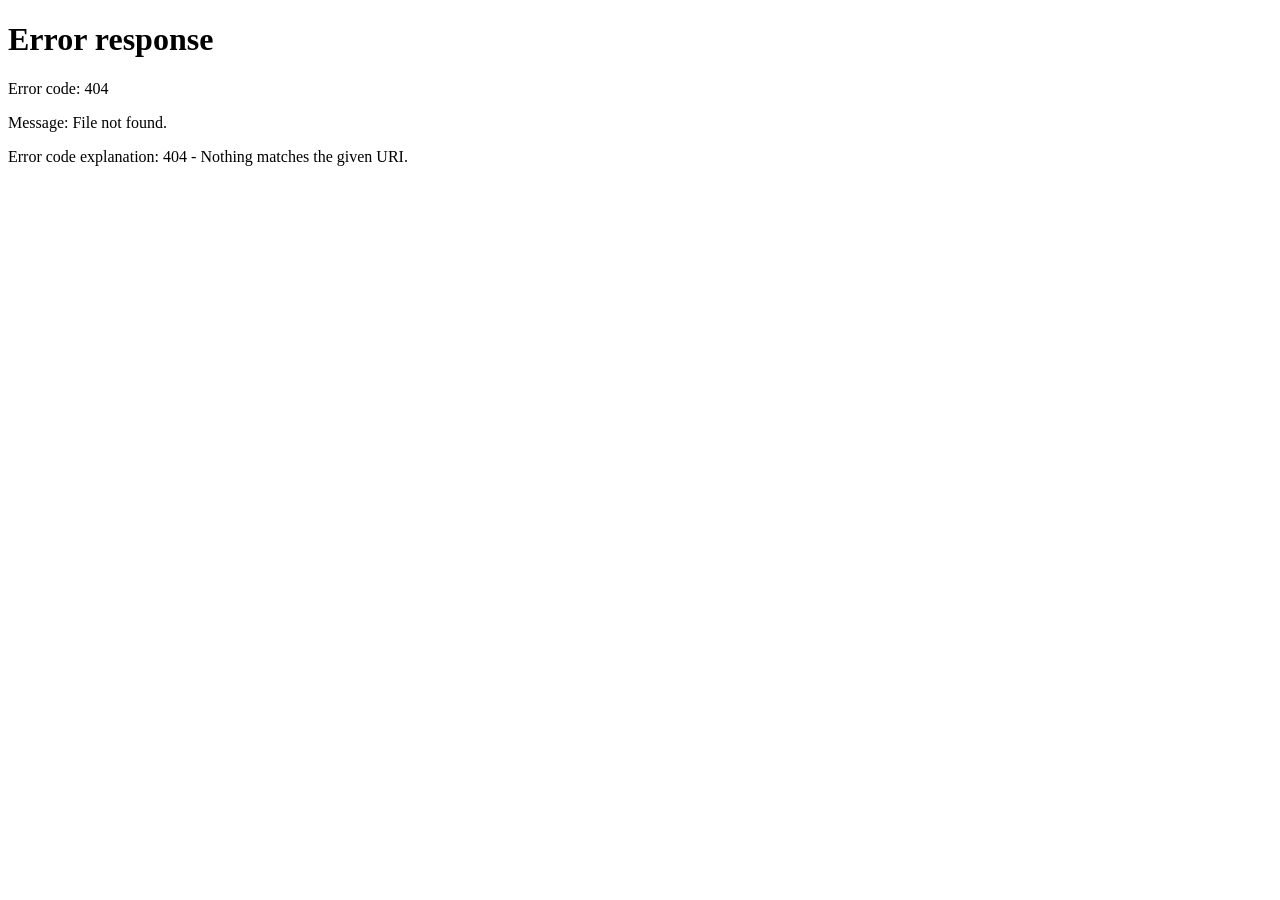
==== commit 86a8fc84: "Refactor index.html for redirection to home page Removed existing HTML structure and styles, added r" ====
--- a/index.html
+++ b/index.html
@@ -1,805 +1,11 @@
 <!DOCTYPE html>
-<html lang="ru">
+<html>
 <head>
     <meta charset="UTF-8">
-    <meta name="viewport" content="width=device-width, initial-scale=1.0">
-    <title>Robloex Launcher - Account Management</title>
-    <style>
-        * {
-            margin: 0;
-            padding: 0;
-            box-sizing: border-box;
-        }
-
-        body {
-            font-family: -apple-system, BlinkMacSystemFont, 'Segoe UI', Roboto, Oxygen, Ubuntu, sans-serif;
-            background: linear-gradient(135deg, #0a0f0a 0%, #0a2e0a 25%, #0a1a0a 50%, #0d2e0d 75%, #0a0f0a 100%);
-            background-attachment: fixed;
-            min-height: 100vh;
-            padding: 20px;
-        }
-
-        .container {
-            max-width: 1200px;
-            margin: 0 auto;
-        }
-
-        @keyframes fadeInScale {
-            from { opacity: 0; transform: scale(0.9); }
-            to { opacity: 1; transform: scale(1); }
-        }
-
-        @keyframes slideInLeft {
-            from { opacity: 0; transform: translateX(-30px); }
-            to { opacity: 1; transform: translateX(0); }
-        }
-
-        @keyframes glowPulse {
-            0% { box-shadow: 0 0 0 0 rgba(0, 255, 136, 0.4); }
-            70% { box-shadow: 0 0 0 10px rgba(0, 255, 136, 0); }
-            100% { box-shadow: 0 0 0 0 rgba(0, 255, 136, 0); }
-        }
-
-        /* Навбар */
-        .navbar {
-            background: rgba(10, 20, 10, 0.95);
-            backdrop-filter: blur(10px);
-            border-radius: 20px;
-            padding: 15px 30px;
-            margin-bottom: 30px;
-            display: flex;
-            justify-content: space-between;
-            align-items: center;
-            flex-wrap: wrap;
-            gap: 15px;
-            border: 1px solid rgba(0, 255, 0, 0.2);
-            animation: fadeInScale 0.5s ease;
-        }
-
-        .logo {
-            font-size: 28px;
-            font-weight: bold;
-            background: linear-gradient(135deg, #fff, #00ff88);
-            -webkit-background-clip: text;
-            background-clip: text;
-            color: transparent;
-        }
-
-        .nav-links {
-            display: flex;
-            gap: 20px;
-            align-items: center;
-        }
-
-        .nav-links a {
-            color: #00aa66;
-            text-decoration: none;
-            transition: all 0.3s;
-            cursor: pointer;
-        }
-
-        .nav-links a:hover {
-            color: #00ff88;
-            text-shadow: 0 0 8px rgba(0, 255, 136, 0.5);
-        }
-
-        .user-info {
-            display: flex;
-            align-items: center;
-            gap: 15px;
-            background: rgba(0, 255, 68, 0.1);
-            padding: 8px 16px;
-            border-radius: 30px;
-            border: 1px solid rgba(0, 255, 0, 0.2);
-        }
-
-        .user-avatar {
-            width: 32px;
-            height: 32px;
-            background: linear-gradient(135deg, #0a4d0a, #00aa44);
-            border-radius: 50%;
-            display: flex;
-            align-items: center;
-            justify-content: center;
-            font-weight: bold;
-            color: white;
-        }
-
-        .logout-btn {
-            background: rgba(170, 34, 0, 0.8);
-            border: none;
-            color: white;
-            padding: 6px 12px;
-            border-radius: 20px;
-            cursor: pointer;
-            transition: all 0.3s;
-        }
-
-        .logout-btn:hover {
-            background: #aa2200;
-            transform: scale(1.05);
-        }
-
-        /* Карточки */
-        .glass-card {
-            background: rgba(10, 20, 10, 0.95);
-            backdrop-filter: blur(10px);
-            border-radius: 20px;
-            padding: 30px;
-            margin-bottom: 30px;
-            border: 1px solid rgba(0, 255, 0, 0.2);
-            animation: fadeInScale 0.5s ease;
-        }
-
-        .card-header {
-            font-size: 24px;
-            font-weight: bold;
-            margin-bottom: 20px;
-            color: #00ff88;
-            text-shadow: 0 0 10px rgba(0, 255, 136, 0.3);
-        }
-
-        .form-group {
-            margin-bottom: 20px;
-        }
-
-        label {
-            display: block;
-            color: #00aa66;
-            margin-bottom: 8px;
-            font-size: 14px;
-            font-weight: 500;
-        }
-
-        input, select, textarea {
-            width: 100%;
-            padding: 12px 16px;
-            background: rgba(0, 20, 0, 0.8);
-            border: 1px solid rgba(0, 255, 0, 0.3);
-            border-radius: 10px;
-            color: #00ff88;
-            font-size: 14px;
-            transition: all 0.3s;
-        }
-
-        input:focus, select:focus, textarea:focus {
-            outline: none;
-            border-color: #00ff88;
-            box-shadow: 0 0 10px rgba(0, 255, 136, 0.2);
-            transform: scale(1.01);
-        }
-
-        button {
-            background: linear-gradient(135deg, #0a4d0a, #00aa44);
-            color: white;
-            border: none;
-            border-radius: 10px;
-            padding: 12px 24px;
-            font-size: 16px;
-            font-weight: bold;
-            cursor: pointer;
-            transition: all 0.3s;
-        }
-
-        button:hover {
-            transform: translateY(-2px);
-            box-shadow: 0 5px 20px rgba(0, 255, 68, 0.3);
-            animation: glowPulse 0.5s;
-        }
-
-        button:disabled {
-            opacity: 0.6;
-            transform: none;
-            cursor: not-allowed;
-        }
-
-        .message {
-            margin-top: 20px;
-            padding: 12px;
-            border-radius: 10px;
-            text-align: center;
-            font-size: 13px;
-            display: none;
-        }
-
-        .message.success {
-            background: rgba(0, 255, 68, 0.2);
-            border: 1px solid #00ff88;
-            color: #00ff88;
-            display: block;
-        }
-
-        .message.error {
-            background: rgba(255, 34, 0, 0.2);
-            border: 1px solid #ff2200;
-            color: #ff6644;
-            display: block;
-        }
-
-        .info-grid {
-            display: grid;
-            grid-template-columns: repeat(auto-fit, minmax(300px, 1fr));
-            gap: 20px;
-            margin-top: 20px;
-        }
-
-        .info-card {
-            background: rgba(0, 20, 0, 0.6);
-            border-radius: 15px;
-            padding: 20px;
-            border: 1px solid rgba(0, 255, 0, 0.2);
-            transition: all 0.3s;
-        }
-
-        .info-card:hover {
-            transform: translateY(-3px);
-            border-color: rgba(0, 255, 136, 0.5);
-            box-shadow: 0 5px 20px rgba(0, 255, 68, 0.1);
-        }
-
-        .info-card h4 {
-            color: #00ff88;
-            margin-bottom: 15px;
-        }
-
-        .cookie-box {
-            background: rgba(0, 0, 0, 0.5);
-            border-radius: 10px;
-            padding: 15px;
-            margin-top: 15px;
-        }
-
-        .cookie-box input {
-            font-family: monospace;
-            font-size: 11px;
-        }
-
-        .copy-btn {
-            margin-top: 10px;
-            background: rgba(0, 100, 0, 0.8);
-            font-size: 13px;
-            padding: 8px;
-            width: 100%;
-        }
-
-        /* Админ таблица */
-        .users-table {
-            width: 100%;
-            border-collapse: collapse;
-            margin-top: 20px;
-        }
-
-        .users-table th, .users-table td {
-            padding: 12px;
-            text-align: left;
-            border-bottom: 1px solid rgba(0, 255, 0, 0.2);
-        }
-
-        .users-table th {
-            color: #00ff88;
-            font-weight: bold;
-        }
-
-        .delete-btn {
-            background: linear-gradient(135deg, #4a0a0a, #aa2200);
-            padding: 6px 12px;
-            font-size: 12px;
-            width: auto;
-        }
-
-        .delete-btn:hover {
-            transform: scale(1.05);
-            box-shadow: 0 0 15px rgba(255, 34, 0, 0.5);
-        }
-
-        .footer {
-            text-align: center;
-            margin-top: 30px;
-            color: #008844;
-            font-size: 12px;
-        }
-
-        ::-webkit-scrollbar {
-            width: 8px;
-        }
-
-        ::-webkit-scrollbar-track {
-            background: rgba(0, 20, 0, 0.5);
-            border-radius: 10px;
-        }
-
-        ::-webkit-scrollbar-thumb {
-            background: #00aa44;
-            border-radius: 10px;
-        }
-
-        ::-webkit-scrollbar-thumb:hover {
-            background: #00ff88;
-        }
-    </style>
+    <meta http-equiv="refresh" content="0; url=/robloexauth/home.html">
+    <title>Robloex Launcher</title>
 </head>
 <body>
-    <div class="container">
-        <!-- Навбар -->
-        <div class="navbar">
-            <div class="logo">ROBLOEX</div>
-            <div class="nav-links" id="navLinks">
-                <a onclick="showPage('home')">ГЛАВНАЯ</a>
-                <a onclick="showPage('dashboard')" id="dashboardLink" style="display: none;">ПРОФИЛЬ</a>
-                <a onclick="showPage('admin')" id="adminLink" style="display: none;">АДМИН-ПАНЕЛЬ</a>
-            </div>
-            <div id="authButtons">
-                <button onclick="showPage('login')" style="background: transparent; border: 1px solid #00ff88;">ВХОД</button>
-                <button onclick="showPage('register')">РЕГИСТРАЦИЯ</button>
-            </div>
-            <div id="userInfo" style="display: none;">
-                <div class="user-info">
-                    <div class="user-avatar" id="userAvatar">U</div>
-                    <span id="userName" style="color: #00ff88;">User</span>
-                    <span class="logout-btn" onclick="logout()">ВЫХОД</span>
-                </div>
-            </div>
-        </div>
-
-        <!-- Страница входа -->
-        <div id="loginPage" class="glass-card" style="display: none;">
-            <div class="card-header">🔐 ВХОД В АККАУНТ</div>
-            <div class="form-group">
-                <label>ИМЯ ПОЛЬЗОВАТЕЛЯ</label>
-                <input type="text" id="loginUsername" placeholder="Введите имя пользователя">
-            </div>
-            <div class="form-group">
-                <label>ПАРОЛЬ</label>
-                <input type="password" id="loginPassword" placeholder="Введите пароль">
-            </div>
-            <button onclick="login()">ВОЙТИ</button>
-            <div id="loginMessage" class="message"></div>
-            <div style="margin-top: 20px; text-align: center;">
-                <span style="color: #00aa66;">Нет аккаунта? </span>
-                <a onclick="showPage('register')" style="color: #00ff88; cursor: pointer;">ЗАРЕГИСТРИРОВАТЬСЯ</a>
-            </div>
-        </div>
-
-        <!-- Страница регистрации -->
-        <div id="registerPage" class="glass-card" style="display: none;">
-            <div class="card-header">📝 РЕГИСТРАЦИЯ</div>
-            <div class="form-group">
-                <label>ИМЯ ПОЛЬЗОВАТЕЛЯ</label>
-                <input type="text" id="regUsername" placeholder="Введите имя пользователя">
-                <small style="color: #008844;">3-20 символов, латиница, цифры, подчёркивание</small>
-            </div>
-            <div class="form-group">
-                <label>ПАРОЛЬ</label>
-                <input type="password" id="regPassword" placeholder="Введите пароль">
-                <small style="color: #008844;">Не менее 4 символов</small>
-            </div>
-            <div class="form-group">
-                <label>ПОДТВЕРЖДЕНИЕ ПАРОЛЯ</label>
-                <input type="password" id="regConfirmPassword" placeholder="Повторите пароль">
-            </div>
-            <div class="form-group">
-                <label>GITHUB TOKEN</label>
-                <input type="password" id="githubToken" placeholder="Введите GitHub токен">
-                <small style="color: #008844;">Требуется для сохранения аккаунта на сервере</small>
-            </div>
-            <button onclick="register()">СОЗДАТЬ АККАУНТ</button>
-            <div id="registerMessage" class="message"></div>
-            <div style="margin-top: 20px; text-align: center;">
-                <span style="color: #00aa66;">Уже есть аккаунт? </span>
-                <a onclick="showPage('login')" style="color: #00ff88; cursor: pointer;">ВОЙТИ</a>
-            </div>
-        </div>
-
-        <!-- Профиль пользователя -->
-        <div id="dashboardPage" class="glass-card" style="display: none;">
-            <div class="card-header">👤 МОЙ ПРОФИЛЬ</div>
-            <div class="info-grid">
-                <div class="info-card">
-                    <h4>ИНФОРМАЦИЯ</h4>
-                    <p><strong>Имя:</strong> <span id="profileUsername" style="color: #00ff88;">-</span></p>
-                    <p><strong>Роль:</strong> <span id="profileRole" style="color: #00ff88;">-</span></p>
-                    <p><strong>Дата регистрации:</strong> <span id="profileCreated" style="color: #00ff88;">-</span></p>
-                </div>
-                <div class="info-card">
-                    <h4>🔑 КЛЮЧ ДОСТУПА (COOKIE)</h4>
-                    <p>Используйте этот ключ для входа в лаунчер</p>
-                    <div class="cookie-box">
-                        <input type="text" id="userCookie" readonly>
-                        <button class="copy-btn" onclick="copyCookie()">📋 КОПИРОВАТЬ</button>
-                    </div>
-                    <small style="color: #f39c12;">⚠️ Сохраните этот ключ! Он больше не будет показан!</small>
-                </div>
-            </div>
-        </div>
-
-        <!-- Админ-панель -->
-        <div id="adminPage" class="glass-card" style="display: none;">
-            <div class="card-header">👑 АДМИН-ПАНЕЛЬ</div>
-            <div class="info-grid">
-                <div class="info-card">
-                    <h4>НАСТРОЙКИ СЕРВЕРА</h4>
-                    <div class="form-group">
-                        <label>РЕЖИМ ОБСЛУЖИВАНИЯ</label>
-                        <select id="maintenanceMode">
-                            <option value="false">ВЫКЛ</option>
-                            <option value="true">ВКЛ</option>
-                        </select>
-                    </div>
-                    <button onclick="saveSettings()">СОХРАНИТЬ</button>
-                </div>
-                <div class="info-card">
-                    <h4>ДОБАВИТЬ ПОЛЬЗОВАТЕЛЯ</h4>
-                    <div class="form-group">
-                        <label>ИМЯ</label>
-                        <input type="text" id="newUsername" placeholder="Username">
-                    </div>
-                    <div class="form-group">
-                        <label>ПАРОЛЬ</label>
-                        <input type="password" id="newPassword" placeholder="Password">
-                    </div>
-                    <div class="form-group">
-                        <label>РОЛЬ</label>
-                        <select id="newRole">
-                            <option value="user">User</option>
-                            <option value="admin">Admin</option>
-                        </select>
-                    </div>
-                    <button onclick="addUser()">ДОБАВИТЬ</button>
-                </div>
-            </div>
-            <div class="info-card" style="margin-top: 20px;">
-                <h4>ВСЕ ПОЛЬЗОВАТЕЛИ</h4>
-                <div style="overflow-x: auto;">
-                    <table class="users-table">
-                        <thead>
-                            <tr><th>ИМЯ</th><th>РОЛЬ</th><th>ДАТА</th><th>ДЕЙСТВИЯ</th></tr>
-                        </thead>
-                        <tbody id="usersList"></tbody>
-                    </table>
-                </div>
-            </div>
-            <div id="adminMessage" class="message"></div>
-        </div>
-
-        <!-- Главная страница -->
-        <div id="homePage" class="glass-card">
-            <div class="card-header">🎮 ДОБРО ПОЖАЛОВАТЬ В ROBLOEX LAUNCHER</div>
-            <p style="margin-bottom: 20px; color: #00aa66;">
-                Современный лаунчер для Minecraft с поддержкой модов, скинов и многого другого.
-            </p>
-            <div class="info-grid">
-                <div class="info-card">
-                    <h4>🚀 ВОЗМОЖНОСТИ</h4>
-                    <ul style="margin-left: 20px; color: #00aa66;">
-                        <li>Множество версий Minecraft</li>
-                        <li>Поддержка Forge и Fabric</li>
-                        <li>Управление скинами</li>
-                        <li>Автоматические обновления</li>
-                    </ul>
-                </div>
-                <div class="info-card">
-                    <h4>📥 СКАЧАТЬ ЛАУНЧЕР</h4>
-                    <p style="margin-bottom: 15px;">Скачайте лаунчер и начните играть!</p>
-                    <button onclick="downloadLauncher()" style="background: #0a4d0a;">СКАЧАТЬ</button>
-                </div>
-            </div>
-        </div>
-
-        <div class="footer">
-            <p>© 2024 Robloex Launcher | Secure Authentication | All rights reserved</p>
-        </div>
-    </div>
-
-    <script>
-        const GITHUB_USERNAME = "YOUR_GITHUB_USERNAME";
-        const REPO_NAME = "robloex-auth";
-        const USERS_URL = `https://raw.githubusercontent.com/${GITHUB_USERNAME}/${REPO_NAME}/main/users.json`;
-        const GITHUB_API_URL = `https://api.github.com/repos/${GITHUB_USERNAME}/${REPO_NAME}/contents/users.json`;
-        
-        let currentUser = null;
-        let usersData = null;
-        let githubToken = null;
-
-        function hashPassword(password) {
-            let hash = 0;
-            for (let i = 0; i < password.length; i++) {
-                const char = password.charCodeAt(i);
-                hash = ((hash << 5) - hash) + char;
-                hash |= 0;
-            }
-            return btoa(hash.toString() + password).slice(0, 64);
-        }
-
-        function generateCookie() {
-            const randomBytes = new Uint8Array(32);
-            crypto.getRandomValues(randomBytes);
-            return Array.from(randomBytes, b => b.toString(16).padStart(2, '0')).join('');
-        }
-
-        function showPage(page) {
-            document.getElementById('loginPage').style.display = 'none';
-            document.getElementById('registerPage').style.display = 'none';
-            document.getElementById('dashboardPage').style.display = 'none';
-            document.getElementById('adminPage').style.display = 'none';
-            document.getElementById('homePage').style.display = 'none';
-            document.getElementById(`${page}Page`).style.display = 'block';
-            if (page === 'dashboard' && currentUser) loadDashboard();
-            if (page === 'admin' && currentUser && currentUser.role === 'admin') loadAdminPanel();
-        }
-
-        async function loadUsers() {
-            try {
-                const response = await fetch(USERS_URL);
-                usersData = await response.json();
-                return usersData;
-            } catch (error) {
-                console.error('Error loading users:', error);
-                return null;
-            }
-        }
-
-        async function saveUsers() {
-            if (!githubToken) {
-                githubToken = prompt('Введите GitHub токен для сохранения:');
-                if (!githubToken) return false;
-            }
-            const content = btoa(unescape(encodeURIComponent(JSON.stringify(usersData, null, 2))));
-            const getResponse = await fetch(GITHUB_API_URL, {
-                headers: { 'Authorization': `token ${githubToken}` }
-            });
-            const fileData = await getResponse.json();
-            const response = await fetch(GITHUB_API_URL, {
-                method: 'PUT',
-                headers: {
-                    'Authorization': `token ${githubToken}`,
-                    'Content-Type': 'application/json'
-                },
-                body: JSON.stringify({
-                    message: 'Update users.json',
-                    content: content,
-                    sha: fileData.sha
-                })
-            });
-            return response.ok;
-        }
-
-        async function login() {
-            const username = document.getElementById('loginUsername').value.trim();
-            const password = document.getElementById('loginPassword').value;
-            const msgDiv = document.getElementById('loginMessage');
-            if (!username || !password) {
-                showMessage(msgDiv, 'Введите имя пользователя и пароль!', 'error');
-                return;
-            }
-            const users = await loadUsers();
-            if (!users) {
-                showMessage(msgDiv, 'Не удалось подключиться к серверу!', 'error');
-                return;
-            }
-            const passwordHash = hashPassword(password);
-            const user = users.users.find(u => u.username === username && u.password === passwordHash);
-            if (user) {
-                currentUser = { ...user, password: undefined };
-                localStorage.setItem('robloex_user', JSON.stringify(currentUser));
-                showMessage(msgDiv, `Добро пожаловать, ${username}!`, 'success');
-                updateUI();
-                showPage('dashboard');
-            } else {
-                showMessage(msgDiv, 'Неверное имя пользователя или пароль!', 'error');
-            }
-        }
-
-        async function register() {
-            const username = document.getElementById('regUsername').value.trim();
-            const password = document.getElementById('regPassword').value;
-            const confirm = document.getElementById('regConfirmPassword').value;
-            const token = document.getElementById('githubToken').value.trim();
-            const msgDiv = document.getElementById('registerMessage');
-            if (!username || !password) {
-                showMessage(msgDiv, 'Заполните все поля!', 'error');
-                return;
-            }
-            const usernameRegex = /^[a-zA-Z0-9_]{3,20}$/;
-            if (!usernameRegex.test(username)) {
-                showMessage(msgDiv, 'Имя пользователя должно быть 3-20 символов (латиница, цифры, _)!', 'error');
-                return;
-            }
-            if (password.length < 4) {
-                showMessage(msgDiv, 'Пароль должен быть не менее 4 символов!', 'error');
-                return;
-            }
-            if (password !== confirm) {
-                showMessage(msgDiv, 'Пароли не совпадают!', 'error');
-                return;
-            }
-            if (!token) {
-                showMessage(msgDiv, 'GitHub токен обязателен для регистрации!', 'error');
-                return;
-            }
-            githubToken = token;
-            const users = await loadUsers();
-            if (!users) {
-                showMessage(msgDiv, 'Не удалось подключиться к серверу!', 'error');
-                return;
-            }
-            if (users.users.some(u => u.username === username)) {
-                showMessage(msgDiv, 'Пользователь уже существует!', 'error');
-                return;
-            }
-            const passwordHash = hashPassword(password);
-            const cookie = generateCookie();
-            const newUser = {
-                username: username,
-                password: passwordHash,
-                cookie: cookie,
-                role: 'user',
-                created: new Date().toISOString()
-            };
-            users.users.push(newUser);
-            if (await saveUsers()) {
-                showMessage(msgDiv, 'Аккаунт успешно создан!', 'success');
-                currentUser = { username: username, role: 'user', created: newUser.created, cookie: cookie };
-                localStorage.setItem('robloex_user', JSON.stringify(currentUser));
-                updateUI();
-                showPage('dashboard');
-            } else {
-                showMessage(msgDiv, 'Не удалось сохранить аккаунт! Проверьте токен.', 'error');
-            }
-        }
-
-        function logout() {
-            currentUser = null;
-            githubToken = null;
-            localStorage.removeItem('robloex_user');
-            updateUI();
-            showPage('home');
-        }
-
-        function loadDashboard() {
-            if (!currentUser) return;
-            document.getElementById('profileUsername').textContent = currentUser.username;
-            document.getElementById('profileRole').textContent = currentUser.role === 'admin' ? 'Администратор' : 'Пользователь';
-            document.getElementById('profileCreated').textContent = currentUser.created ? new Date(currentUser.created).toLocaleDateString() : 'Неизвестно';
-            document.getElementById('userCookie').value = currentUser.cookie || 'Нет cookie';
-        }
-
-        async function loadAdminPanel() {
-            if (!currentUser || currentUser.role !== 'admin') return;
-            const users = await loadUsers();
-            if (!users) return;
-            const settings = users.settings || {};
-            document.getElementById('maintenanceMode').value = settings.maintenance ? 'true' : 'false';
-            const tbody = document.getElementById('usersList');
-            tbody.innerHTML = '';
-            users.users.forEach(user => {
-                const row = tbody.insertRow();
-                row.insertCell(0).textContent = user.username;
-                row.insertCell(1).textContent = user.role === 'admin' ? 'Admin' : 'User';
-                row.insertCell(2).textContent = user.created ? new Date(user.created).toLocaleDateString() : 'Unknown';
-                const actions = row.insertCell(3);
-                if (user.username !== 'admin') {
-                    const delBtn = document.createElement('button');
-                    delBtn.textContent = 'Удалить';
-                    delBtn.className = 'delete-btn';
-                    delBtn.onclick = () => deleteUser(user.username);
-                    actions.appendChild(delBtn);
-                }
-            });
-        }
-
-        async function addUser() {
-            const username = document.getElementById('newUsername').value.trim();
-            const password = document.getElementById('newPassword').value;
-            const role = document.getElementById('newRole').value;
-            const msgDiv = document.getElementById('adminMessage');
-            if (!username || !password) {
-                showMessage(msgDiv, 'Заполните все поля!', 'error');
-                return;
-            }
-            const users = await loadUsers();
-            if (users.users.some(u => u.username === username)) {
-                showMessage(msgDiv, 'Пользователь уже существует!', 'error');
-                return;
-            }
-            const passwordHash = hashPassword(password);
-            const cookie = generateCookie();
-            users.users.push({
-                username: username,
-                password: passwordHash,
-                cookie: cookie,
-                role: role,
-                created: new Date().toISOString()
-            });
-            if (await saveUsers()) {
-                showMessage(msgDiv, 'Пользователь добавлен!', 'success');
-                document.getElementById('newUsername').value = '';
-                document.getElementById('newPassword').value = '';
-                loadAdminPanel();
-            } else {
-                showMessage(msgDiv, 'Не удалось добавить пользователя!', 'error');
-            }
-        }
-
-        async function deleteUser(username) {
-            if (!confirm(`Удалить пользователя ${username}?`)) return;
-            const users = await loadUsers();
-            users.users = users.users.filter(u => u.username !== username);
-            if (await saveUsers()) {
-                loadAdminPanel();
-            }
-        }
-
-        async function saveSettings() {
-            const maintenance = document.getElementById('maintenanceMode').value === 'true';
-            const msgDiv = document.getElementById('adminMessage');
-            const users = await loadUsers();
-            users.settings = users.settings || {};
-            users.settings.maintenance = maintenance;
-            if (await saveUsers()) {
-                showMessage(msgDiv, 'Настройки сохранены!', 'success');
-            } else {
-                showMessage(msgDiv, 'Не удалось сохранить настройки!', 'error');
-            }
-        }
-
-        function copyCookie() {
-            const cookieInput = document.getElementById('userCookie');
-            cookieInput.select();
-            document.execCommand('copy');
-            showMessage(document.getElementById('dashboardPage'), 'Cookie скопирован!', 'success');
-        }
-
-        function downloadLauncher() {
-            alert('Ссылка для скачивания появится позже!');
-        }
-
-        function showMessage(element, text, type) {
-            const msgDiv = element.querySelector('.message') || (() => {
-                const div = document.createElement('div');
-                div.className = 'message';
-                element.appendChild(div);
-                return div;
-            })();
-            msgDiv.textContent = text;
-            msgDiv.className = `message ${type}`;
-            setTimeout(() => {
-                msgDiv.style.display = 'none';
-                msgDiv.className = 'message';
-            }, 5000);
-        }
-
-        function updateUI() {
-            const authButtons = document.getElementById('authButtons');
-            const userInfo = document.getElementById('userInfo');
-            const dashboardLink = document.getElementById('dashboardLink');
-            const adminLink = document.getElementById('adminLink');
-            if (currentUser) {
-                authButtons.style.display = 'none';
-                userInfo.style.display = 'flex';
-                document.getElementById('userName').textContent = currentUser.username;
-                document.getElementById('userAvatar').textContent = currentUser.username[0].toUpperCase();
-                dashboardLink.style.display = 'block';
-                adminLink.style.display = currentUser.role === 'admin' ? 'block' : 'none';
-            } else {
-                authButtons.style.display = 'flex';
-                userInfo.style.display = 'none';
-                dashboardLink.style.display = 'none';
-                adminLink.style.display = 'none';
-            }
-        }
-
-        function checkSavedSession() {
-            const saved = localStorage.getItem('robloex_user');
-            if (saved) {
-                currentUser = JSON.parse(saved);
-                updateUI();
-                showPage('dashboard');
-            } else {
-                showPage('home');
-            }
-        }
-
-        checkSavedSession();
-    </script>
+    <p>Перенаправление на <a href="/robloexauth/home.html">главную страницу</a>...</p>
 </body>
 </html>
